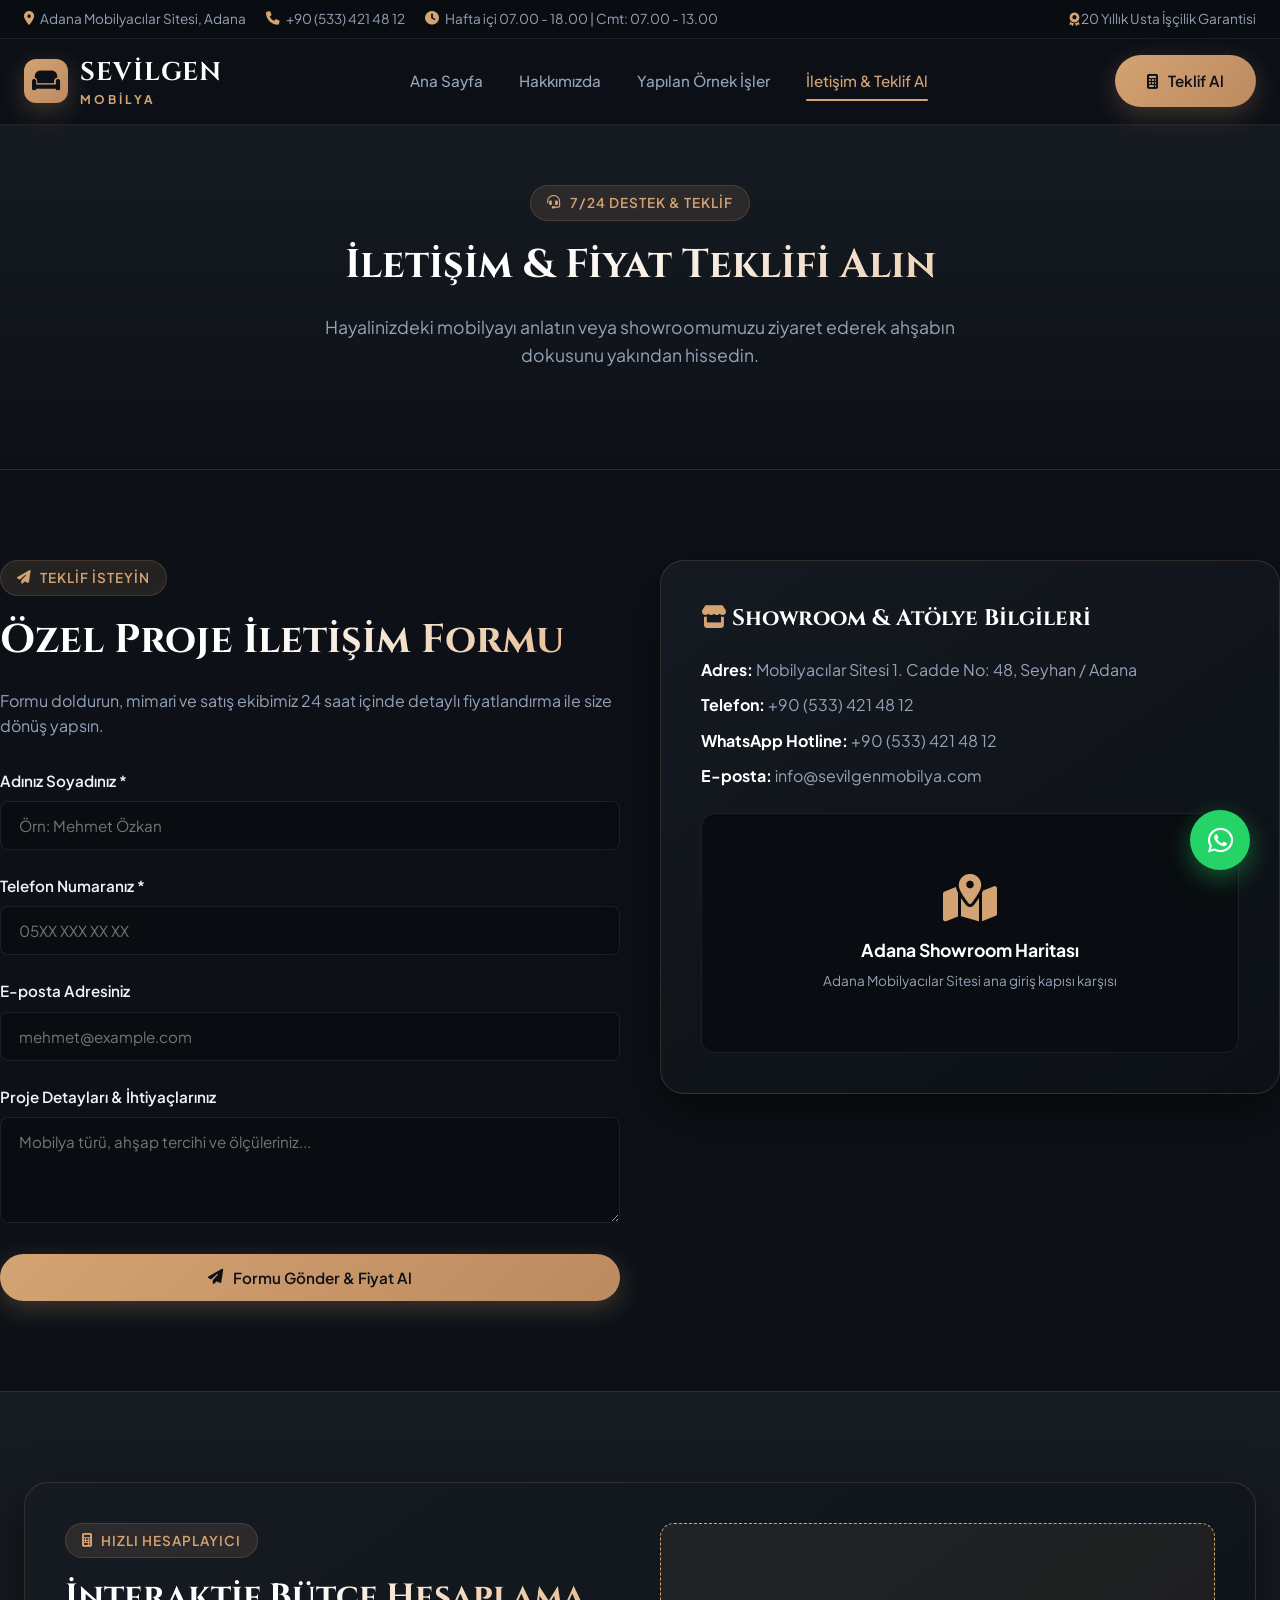
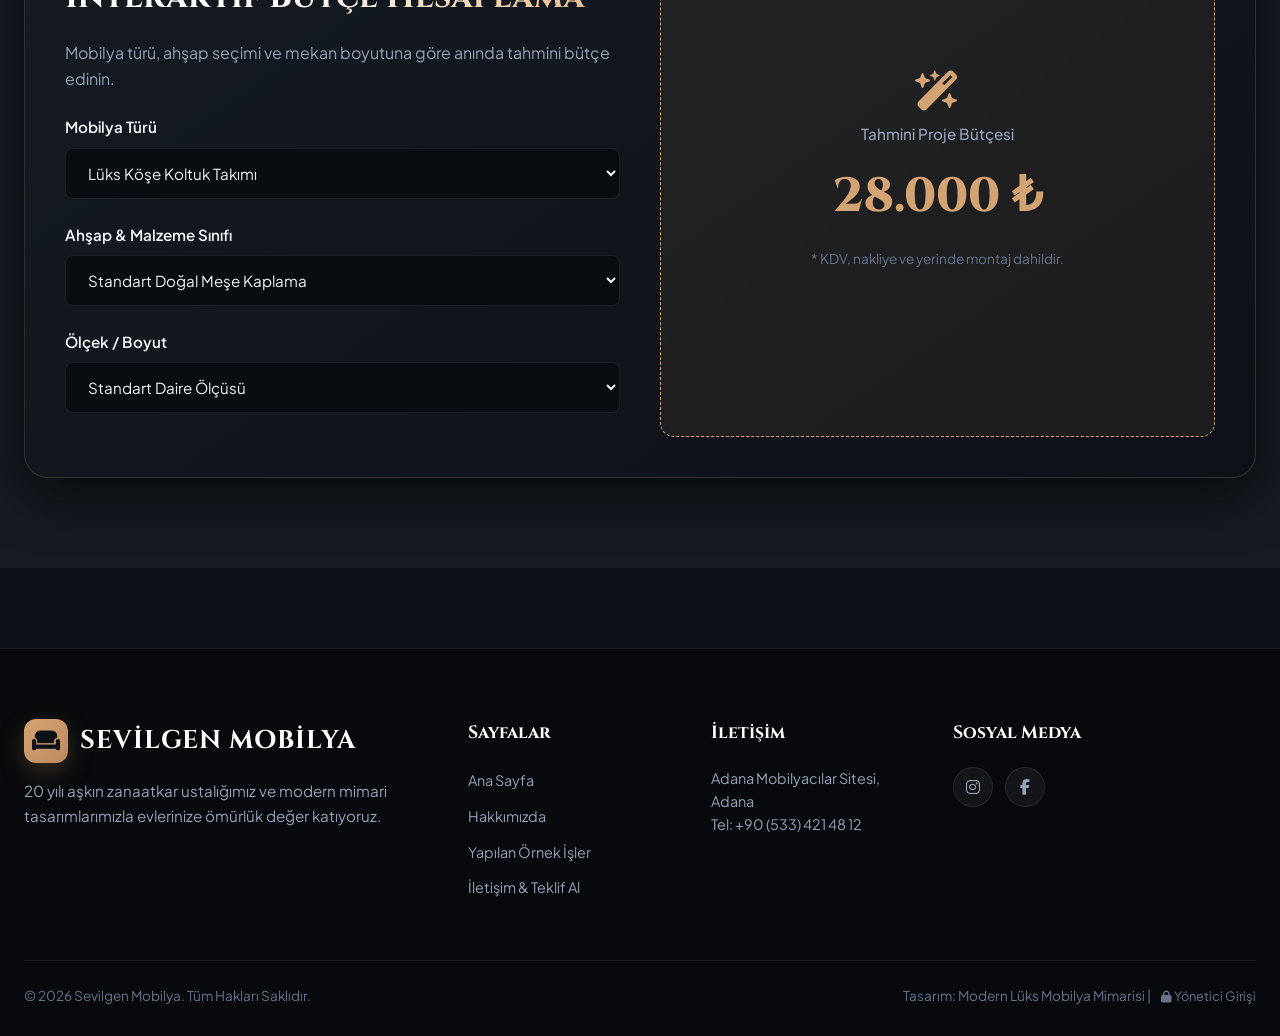
==== iletisim.html @ 153b75b5 "Add files via upload" ====
<!DOCTYPE html>
<html lang="tr">
<head>
  <meta charset="UTF-8">
  <meta name="viewport" content="width=device-width, initial-scale=1.0">
  <title>İletişim & Fiyat Teklifi | Sevilgen Mobilya</title>
  <meta name="description" content="Sevilgen Mobilya iletişim bilgileri, showroom konumu, WhatsApp hattı ve anlık mobilya bütçe teklif hesaplayıcısı.">
  <link rel="stylesheet" href="./style.css">
</head>
<body>

  <!-- Top Informational Bar -->
  <div class="top-bar">
    <div class="container">
      <div class="top-bar-info">
        <span><i class="fa-solid fa-location-dot"></i> Adana Mobilyacılar Sitesi, Adana</span>
        <span><i class="fa-solid fa-phone"></i> +90 (533) 421 48 12</span>
        <span><i class="fa-solid fa-clock"></i> Hafta içi 07.00 - 18.00 | Cmt: 07.00 - 13.00</span>
      </div>
      <div class="top-bar-social">
        <span><i class="fa-solid fa-award text-gold"></i> 20 Yıllık Usta İşçilik Garantisi</span>
      </div>
    </div>
  </div>

  <!-- Header -->
  <header class="navbar">
    <div class="container">
      <a href="index.html" class="logo">
        <div class="logo-icon"><i class="fa-solid fa-couch"></i></div>
        <div>
          <span>SEVİLGEN</span>
          <span style="display:block; font-size: 0.75rem; font-family: var(--font-body); color: var(--accent-gold); letter-spacing: 3px; margin-top:-4px;">MOBİLYA</span>
        </div>
      </a>

      <nav class="nav-links">
        <a href="index.html" class="nav-link">Ana Sayfa</a>
        <a href="hakkimizda.html" class="nav-link">Hakkımızda</a>
        <a href="ornek-isler.html" class="nav-link">Yapılan Örnek İşler</a>
        <a href="iletisim.html" class="nav-link active">İletişim & Teklif Al</a>
      </nav>

      <div class="nav-actions">
        <a href="iletisim.html" class="btn btn-primary">
          <i class="fa-solid fa-calculator"></i> Teklif Al
        </a>
        <button class="mobile-toggle" aria-label="Mobil Menü"><i class="fa-solid fa-bars"></i></button>
      </div>
    </div>
  </header>

  <!-- Banner Header -->
  <section style="background: linear-gradient(180deg, #161b22 0%, #0d1117 100%); padding: 60px 0; border-bottom: 1px solid var(--border-light); text-align: center;">
    <div class="container">
      <span class="badge"><i class="fa-solid fa-headset"></i> 7/24 Destek & Teklif</span>
      <h1 class="section-title">İletişim & Fiyat Teklifi Alın</h1>
      <p class="section-subtitle" style="margin-left: auto; margin-right: auto;">Hayalinizdeki mobilyayı anlatın veya showroomumuzu ziyaret ederek ahşabın dokusunu yakından hissedin.</p>
    </div>
  </section>

  <!-- Form & Map Section -->
  <section class="section-padding container">
    <div class="calc-grid">
      <div>
        <span class="badge"><i class="fa-solid fa-paper-plane"></i> Teklif İsteyin</span>
        <h2 class="section-title">Özel Proje İletişim Formu</h2>
        <p style="color:var(--text-muted); margin-bottom: 30px;">Formu doldurun, mimari ve satış ekibimiz 24 saat içinde detaylı fiyatlandırma ile size dönüş yapsın.</p>

        <form action="https://formsubmit.co/kaansevilgen01@gmail.com" method="POST" class="ajax-contact-form">
          <input type="hidden" name="_subject" value="Sevilgen Mobilya - İletişim Sayfası Form Mesajı!">
          <input type="hidden" name="_captcha" value="false">
          <input type="hidden" name="_template" value="table">

          <div class="form-group">
            <label class="form-label" for="contactName">Adınız Soyadınız *</label>
            <input type="text" id="contactName" name="Ad_Soyad" class="form-control" placeholder="Örn: Mehmet Özkan" required>
          </div>
          <div class="form-group">
            <label class="form-label" for="contactPhone">Telefon Numaranız *</label>
            <input type="tel" id="contactPhone" name="Telefon" class="form-control" placeholder="05XX XXX XX XX" required>
          </div>
          <div class="form-group">
            <label class="form-label" for="contactEmail">E-posta Adresiniz</label>
            <input type="email" id="contactEmail" name="Eposta" class="form-control" placeholder="mehmet@example.com">
          </div>
          <div class="form-group">
            <label class="form-label" for="contactDetails">Proje Detayları & İhtiyaçlarınız</label>
            <textarea id="contactDetails" name="Proje_Detaylari" class="form-control" rows="4" placeholder="Mobilya türü, ahşap tercihi ve ölçüleriniz..."></textarea>
          </div>
          <button type="submit" class="btn btn-primary submit-btn" style="width: 100%;">
            <i class="fa-solid fa-paper-plane"></i> Formu Gönder & Fiyat Al
          </button>
        </form>
      </div>

      <div>
        <div class="calculator-card">
          <h3 class="footer-title" style="font-size: 1.4rem; margin-bottom: 20px;"><i class="fa-solid fa-store text-gold"></i> Showroom & Atölye Bilgileri</h3>
                    <div style="margin-bottom: 24px; color: var(--text-muted);">
              <p><strong style="color:#fff;">Adres:</strong> Mobilyacılar Sitesi 1. Cadde No: 48, Seyhan / Adana</p>
              <p style="margin-top:10px;"><strong style="color:#fff;">Telefon:</strong> +90 (533) 421 48 12</p>
              <p style="margin-top:10px;"><strong style="color:#fff;">WhatsApp Hotline:</strong> +90 (533) 421 48 12</p>
              <p style="margin-top:10px;"><strong style="color:#fff;">E-posta:</strong> info@sevilgenmobilya.com</p>
            </div>

            <div style="border-radius: var(--radius-md); overflow: hidden; border: 1px solid var(--border-light); height: 240px; background: #090c10; display: flex; align-items: center; justify-content: center; text-align: center; color: var(--text-muted); padding: 20px;">
              <div>
                <i class="fa-solid fa-map-location-dot text-gold" style="font-size: 3rem; margin-bottom: 14px;"></i>
                <p><strong style="color:#fff; font-size:1.1rem;">Adana Showroom Haritası</strong></p>
                <p style="font-size: 0.85rem; margin-top: 6px;">Adana Mobilyacılar Sitesi ana giriş kapısı karşısı</p>
            </div>
          </div>
        </div>
      </div>
    </div>
  </section>

  <!-- Interactive Calculator Section on Contact Page -->
  <section class="section-padding" style="background: var(--bg-card); border-top: 1px solid var(--border-light);">
    <div class="container">
      <div class="calculator-card">
        <div class="calc-grid">
          <div>
            <span class="badge"><i class="fa-solid fa-calculator"></i> Hızlı Hesaplayıcı</span>
            <h2 class="section-title" style="font-size: 2.1rem;">İnteraktif Bütçe Hesaplama</h2>
            <p style="color: var(--text-muted); margin-bottom: 24px;">Mobilya türü, ahşap seçimi ve mekan boyutuna göre anında tahmini bütçe edinin.</p>
            
            <form id="furnitureCalcForm">
              <div class="form-group">
                <label class="form-label" for="calcType">Mobilya Türü</label>
                <select id="calcType" class="form-select">
                  <option value="28000">Lüks Köşe Koltuk Takımı</option>
                  <option value="35000">Masif Ahşap Yemek Masası & Sandalye Seti</option>
                  <option value="42000">Komple Yatak Odası Takımı</option>
                  <option value="22000">Modern Akustik TV Ünitesi</option>
                  <option value="50000">Özel İmalat Ada Mutfak</option>
                </select>
              </div>

              <div class="form-group">
                <label class="form-label" for="calcMaterial">Ahşap & Malzeme Sınıfı</label>
                <select id="calcMaterial" class="form-select">
                  <option value="1">Standart Doğal Meşe Kaplama</option>
                  <option value="1.25">Masif Ceviz & İthal İtalyan Kumaş (+25%)</option>
                  <option value="1.4">Özel İşçilikli Oymalı Masif Ahşap (+40%)</option>
                </select>
              </div>

              <div class="form-group">
                <label class="form-label" for="calcSize">Ölçek / Boyut</label>
                <select id="calcSize" class="form-select">
                  <option value="1">Standart Daire Ölçüsü</option>
                  <option value="1.3">Geniş Salon / Dubleks Ölçü (+30%)</option>
                  <option value="1.6">Özel Villa / Malikane Ölçü (+60%)</option>
                </select>
              </div>
            </form>
          </div>

          <div class="estimate-result-box">
            <i class="fa-solid fa-wand-magic-sparkles text-gold" style="font-size: 2.5rem; margin-bottom: 12px;"></i>
            <span style="color: var(--text-muted); font-size: 0.95rem; font-weight: 500;">Tahmini Proje Bütçesi</span>
            <div id="estimateAmount" class="estimate-amount">28.000 ₺</div>
            <p style="color: var(--text-dim); font-size: 0.85rem; margin-bottom: 20px;">* KDV, nakliye ve yerinde montaj dahildir.</p>
          </div>
        </div>
      </div>
    </div>
  </section>

  <!-- WhatsApp Floating Action Button -->
  <a href="https://wa.me/905334214812?text=Merhaba,%20%C4%B0letisi%C5%9Fim%20sayfan%C4%B1zdan%20ula%C5%9F%C4%B1yorum." target="_blank" class="whatsapp-float" aria-label="WhatsApp İletişim">
    <i class="fa-brands fa-whatsapp"></i>
  </a>

  <!-- Footer -->
  <footer class="footer">
    <div class="container">
      <div class="footer-grid">
        <div class="footer-brand">
          <div class="logo">
            <div class="logo-icon"><i class="fa-solid fa-couch"></i></div>
            <span>SEVİLGEN MOBİLYA</span>
          </div>
          <p>20 yılı aşkın zanaatkar ustalığımız ve modern mimari tasarımlarımızla evlerinize ömürlük değer katıyoruz.</p>
        </div>
        <div>
          <h4 class="footer-title">Sayfalar</h4>
          <ul class="footer-links">
            <li><a href="index.html">Ana Sayfa</a></li>
            <li><a href="hakkimizda.html">Hakkımızda</a></li>
            <li><a href="ornek-isler.html">Yapılan Örnek İşler</a></li>
            <li><a href="iletisim.html">İletişim & Teklif Al</a></li>
          </ul>
        </div>
        <div>
          <h4 class="footer-title">İletişim</h4>
          <p style="color:var(--text-muted); font-size:0.9rem;">Adana Mobilyacılar Sitesi, Adana<br>Tel: +90 (533) 421 48 12</p>
        </div>
        <div>
          <h4 class="footer-title">Sosyal Medya</h4>
          <div class="social-links">
            <a href="#" class="social-icon"><i class="fa-brands fa-instagram"></i></a>
            <a href="#" class="social-icon"><i class="fa-brands fa-facebook-f"></i></a>
          </div>
        </div>
      </div>
      <div class="footer-bottom">
        <p>&copy; 2026 Sevilgen Mobilya. Tüm Hakları Saklıdır.</p>
        <p>Tasarım: Modern Lüks Mobilya Mimarisi | <a href="admin.html" style="color:var(--text-dim); text-decoration:none; font-size:0.8rem; margin-left:8px;" title="Yönetici Girişi"><i class="fa-solid fa-lock" style="font-size:0.75rem;"></i> Yönetici Girişi</a></p>
      </div>
    </div>
  </footer>

  <script src="./main.js"></script>
</body>
</html>
---- style.css ----
/* ==========================================================================
   SEVİLGEN MOBİLYA - LÜKS & MODERN WEB SİTESİ CSS TASARIM SİSTEMİ
   ========================================================================== */

@import url('https://fonts.googleapis.com/css2?family=Cinzel:wght@500;600;700;800&family=Plus+Jakarta+Sans:wght@300;400;500;600;700;800&display=swap');
@import url('https://cdnjs.cloudflare.com/ajax/libs/font-awesome/6.5.1/css/all.min.css');

:root {
  /* Renk Paleti - Derin Lüks Füme & Sıcak Ahşap Bronz */
  --bg-dark: #0d1117;
  --bg-card: #161b22;
  --bg-card-hover: #1f2631;
  --bg-glass: rgba(22, 27, 34, 0.75);
  --border-color: rgba(212, 163, 115, 0.18);
  --border-light: rgba(255, 255, 255, 0.08);

  --accent-gold: #d4a373;
  --accent-gold-bright: #e2b17f;
  --accent-bronze: #bc8a5f;
  --accent-glow: rgba(212, 163, 115, 0.35);

  --text-main: #f0f3f6;
  --text-muted: #94a3b8;
  --text-dim: #64748b;

  --shadow-sm: 0 4px 12px rgba(0, 0, 0, 0.3);
  --shadow-md: 0 10px 30px rgba(0, 0, 0, 0.45);
  --shadow-lg: 0 20px 50px rgba(0, 0, 0, 0.6);
  --shadow-gold: 0 8px 25px rgba(212, 163, 115, 0.25);

  --font-heading: 'Cinzel', serif;
  --font-body: 'Plus Jakarta Sans', sans-serif;

  --radius-sm: 8px;
  --radius-md: 14px;
  --radius-lg: 24px;
  --radius-full: 9999px;

  --transition-fast: 0.25s cubic-bezier(0.4, 0, 0.2, 1);
  --transition-normal: 0.4s cubic-bezier(0.4, 0, 0.2, 1);
}

/* Reset & Base */
*, *::before, *::after {
  box-sizing: border-box;
  margin: 0;
  padding: 0;
}

html {
  scroll-behavior: smooth;
  font-size: 16px;
}

body {
  font-family: var(--font-body);
  background-color: var(--bg-dark);
  color: var(--text-main);
  line-height: 1.6;
  overflow-x: hidden;
}

a {
  color: inherit;
  text-decoration: none;
  transition: var(--transition-fast);
}

img {
  max-width: 100%;
  height: auto;
  display: block;
}

ul {
  list-style: none;
}

button {
  cursor: pointer;
  border: none;
  background: none;
  font-family: inherit;
  color: inherit;
}

/* Container */
.container {
  width: 100%;
  max-width: 1280px;
  margin: 0 auto;
  padding: 0 24px;
}

/* Utility Classes */
.text-gold { color: var(--accent-gold); }
.font-heading { font-family: var(--font-heading); }
.badge {
  display: inline-flex;
  align-items: center;
  gap: 8px;
  padding: 6px 16px;
  border-radius: var(--radius-full);
  background: rgba(212, 163, 115, 0.12);
  border: 1px solid var(--border-color);
  color: var(--accent-gold);
  font-size: 0.85rem;
  font-weight: 600;
  letter-spacing: 1px;
  text-transform: uppercase;
}

.section-title {
  font-family: var(--font-heading);
  font-size: 2.5rem;
  font-weight: 700;
  margin-top: 12px;
  margin-bottom: 16px;
  background: linear-gradient(135deg, #ffffff 40%, var(--accent-gold-bright) 100%);
  -webkit-background-clip: text;
  background-clip: text;
  -webkit-text-fill-color: transparent;
}

.section-subtitle {
  color: var(--text-muted);
  font-size: 1.1rem;
  max-width: 650px;
  margin-bottom: 40px;
}

.section-padding {
  padding: 90px 0;
}

/* Buttons */
.btn {
  display: inline-flex;
  align-items: center;
  justify-content: center;
  gap: 10px;
  padding: 14px 32px;
  border-radius: var(--radius-full);
  font-weight: 600;
  font-size: 0.95rem;
  transition: var(--transition-normal);
  position: relative;
  overflow: hidden;
  z-index: 1;
}

.btn-primary {
  background: linear-gradient(135deg, var(--accent-gold) 0%, var(--accent-bronze) 100%);
  color: #0d1117;
  box-shadow: var(--shadow-gold);
}

.btn-primary:hover {
  transform: translateY(-3px);
  box-shadow: 0 12px 30px rgba(212, 163, 115, 0.4);
  background: linear-gradient(135deg, var(--accent-gold-bright) 0%, var(--accent-gold) 100%);
}

.btn-outline {
  border: 1px solid var(--border-color);
  background: var(--bg-glass);
  backdrop-filter: blur(10px);
  color: var(--text-main);
}

.btn-outline:hover {
  border-color: var(--accent-gold);
  color: var(--accent-gold);
  background: rgba(212, 163, 115, 0.1);
  transform: translateY(-3px);
}

/* Top Notification Bar */
.top-bar {
  background: #090c10;
  border-bottom: 1px solid var(--border-light);
  padding: 8px 0;
  font-size: 0.85rem;
  color: var(--text-muted);
}

.top-bar .container {
  display: flex;
  justify-content: space-between;
  align-items: center;
}

.top-bar-info {
  display: flex;
  gap: 20px;
}

.top-bar-info span {
  display: flex;
  align-items: center;
  gap: 6px;
}

.top-bar-info i {
  color: var(--accent-gold);
}

/* Sticky Navbar */
.navbar {
  position: sticky;
  top: 0;
  left: 0;
  width: 100%;
  z-index: 1000;
  background: rgba(13, 17, 23, 0.88);
  backdrop-filter: blur(16px);
  border-bottom: 1px solid var(--border-light);
  transition: var(--transition-fast);
}

.navbar .container {
  display: flex;
  align-items: center;
  justify-content: space-between;
  height: 85px;
}

.logo {
  display: flex;
  align-items: center;
  gap: 12px;
  font-family: var(--font-heading);
  font-size: 1.6rem;
  font-weight: 700;
  color: #fff;
  letter-spacing: 1px;
}

.logo-icon {
  width: 44px;
  height: 44px;
  border-radius: 12px;
  background: linear-gradient(135deg, var(--accent-gold), var(--accent-bronze));
  display: flex;
  align-items: center;
  justify-content: center;
  color: #0d1117;
  font-size: 1.4rem;
  box-shadow: var(--shadow-gold);
}

.nav-links {
  display: flex;
  align-items: center;
  gap: 36px;
}

.nav-link {
  font-weight: 500;
  font-size: 0.95rem;
  color: var(--text-muted);
  position: relative;
  padding: 8px 0;
}

.nav-link:hover,
.nav-link.active {
  color: var(--accent-gold);
}

.nav-link::after {
  content: '';
  position: absolute;
  bottom: 0;
  left: 0;
  width: 0;
  height: 2px;
  background: var(--accent-gold);
  transition: var(--transition-fast);
  border-radius: 2px;
}

.nav-link:hover::after,
.nav-link.active::after {
  width: 100%;
}

.nav-actions {
  display: flex;
  align-items: center;
  gap: 16px;
}

.mobile-toggle {
  display: none;
  font-size: 1.5rem;
  color: var(--text-main);
  padding: 8px;
}

/* Hero Banner Slider */
.hero-slider-section {
  position: relative;
  width: 100%;
  height: calc(100vh - 120px);
  min-height: 600px;
  max-height: 800px;
  overflow: hidden;
  background: #000;
}

.slider-wrapper {
  position: relative;
  width: 100%;
  height: 100%;
}

.slide {
  position: absolute;
  inset: 0;
  opacity: 0;
  visibility: hidden;
  transition: opacity 0.8s ease-in-out, visibility 0.8s ease-in-out;
  display: flex;
  align-items: center;
}

.slide.active {
  opacity: 1;
  visibility: visible;
}

.slide-bg {
  position: absolute;
  inset: 0;
  width: 100%;
  height: 100%;
  object-fit: cover;
  transform: scale(1.05);
  transition: transform 6s ease;
  filter: brightness(0.65) contrast(1.1);
}

.slide.active .slide-bg {
  transform: scale(1);
}

.slide-overlay {
  position: absolute;
  inset: 0;
  background: linear-gradient(
    90deg,
    rgba(13, 17, 23, 0.92) 0%,
    rgba(13, 17, 23, 0.65) 50%,
    rgba(13, 17, 23, 0.2) 100%
  );
}

.slide-content {
  position: relative;
  z-index: 10;
  max-width: 700px;
  transform: translateY(30px);
  transition: transform 0.8s ease, opacity 0.8s ease;
  opacity: 0;
}

.slide.active .slide-content {
  transform: translateY(0);
  opacity: 1;
}

.slide-title {
  font-family: var(--font-heading);
  font-size: 3.5rem;
  font-weight: 700;
  line-height: 1.15;
  margin: 16px 0;
  color: #fff;
  text-shadow: 0 4px 20px rgba(0, 0, 0, 0.5);
}

.slide-desc {
  font-size: 1.15rem;
  color: var(--text-muted);
  margin-bottom: 32px;
  line-height: 1.7;
}

.slide-buttons {
  display: flex;
  gap: 16px;
  flex-wrap: wrap;
}

/* Slider Controls */
.slider-arrow {
  position: absolute;
  top: 50%;
  transform: translateY(-50%);
  z-index: 20;
  width: 52px;
  height: 52px;
  border-radius: 50%;
  background: rgba(22, 27, 34, 0.7);
  border: 1px solid var(--border-color);
  color: var(--text-main);
  display: flex;
  align-items: center;
  justify-content: center;
  font-size: 1.2rem;
  backdrop-filter: blur(10px);
  transition: var(--transition-fast);
}

.slider-arrow:hover {
  background: var(--accent-gold);
  color: #0d1117;
  box-shadow: var(--shadow-gold);
}

.slider-arrow.prev { left: 24px; }
.slider-arrow.next { right: 24px; }

.slider-dots {
  position: absolute;
  bottom: 30px;
  left: 50%;
  transform: translateX(-50%);
  z-index: 20;
  display: flex;
  gap: 12px;
}

.dot {
  width: 14px;
  height: 14px;
  border-radius: 50%;
  background: rgba(255, 255, 255, 0.3);
  border: 1px solid transparent;
  transition: var(--transition-fast);
  cursor: pointer;
}

.dot.active {
  background: var(--accent-gold);
  width: 38px;
  border-radius: 10px;
  box-shadow: var(--shadow-gold);
}

/* Feature Highlights Grid */
.features-grid {
  display: grid;
  grid-template-columns: repeat(auto-fit, minmax(280px, 1fr));
  gap: 24px;
  margin-top: -60px;
  position: relative;
  z-index: 30;
}

.feature-card {
  background: var(--bg-glass);
  backdrop-filter: blur(16px);
  border: 1px solid var(--border-color);
  border-radius: var(--radius-md);
  padding: 32px;
  transition: var(--transition-normal);
  box-shadow: var(--shadow-md);
}

.feature-card:hover {
  transform: translateY(-8px);
  border-color: var(--accent-gold);
  background: var(--bg-card-hover);
  box-shadow: var(--shadow-lg);
}

.feature-icon {
  width: 60px;
  height: 60px;
  border-radius: var(--radius-sm);
  background: rgba(212, 163, 115, 0.15);
  color: var(--accent-gold);
  display: flex;
  align-items: center;
  justify-content: center;
  font-size: 1.6rem;
  margin-bottom: 20px;
}

.feature-title {
  font-family: var(--font-heading);
  font-size: 1.3rem;
  margin-bottom: 10px;
}

.feature-desc {
  color: var(--text-muted);
  font-size: 0.95rem;
}

/* Öne Çıkan Koleksiyonlar */
.collections-grid {
  display: grid;
  grid-template-columns: repeat(auto-fit, minmax(340px, 1fr));
  gap: 30px;
}

.collection-card {
  position: relative;
  border-radius: var(--radius-lg);
  overflow: hidden;
  height: 420px;
  border: 1px solid var(--border-light);
  box-shadow: var(--shadow-md);
}

.collection-img {
  width: 100%;
  height: 100%;
  object-fit: cover;
  transition: transform 0.7s cubic-bezier(0.25, 1, 0.5, 1);
}

.collection-card:hover .collection-img {
  transform: scale(1.08);
}

.collection-overlay {
  position: absolute;
  inset: 0;
  background: linear-gradient(to top, rgba(13, 17, 23, 0.95) 0%, rgba(13, 17, 23, 0.3) 60%, transparent 100%);
  display: flex;
  flex-direction: column;
  justify-content: flex-end;
  padding: 32px;
  transition: var(--transition-normal);
}

.collection-tag {
  color: var(--accent-gold);
  font-size: 0.85rem;
  font-weight: 600;
  text-transform: uppercase;
  letter-spacing: 1px;
  margin-bottom: 8px;
}

.collection-title {
  font-family: var(--font-heading);
  font-size: 1.6rem;
  font-weight: 700;
  margin-bottom: 12px;
}

.collection-desc {
  color: var(--text-muted);
  font-size: 0.95rem;
  margin-bottom: 20px;
}

/* Hakkımızda Bölümü */
.about-section-grid {
  display: grid;
  grid-template-columns: 1fr 1fr;
  gap: 50px;
  align-items: center;
}

.about-img-container {
  position: relative;
  border-radius: var(--radius-lg);
  overflow: hidden;
  border: 1px solid var(--border-color);
  box-shadow: var(--shadow-lg);
}

.about-experience-badge {
  position: absolute;
  bottom: 24px;
  right: 24px;
  background: var(--bg-card);
  border: 1px solid var(--accent-gold);
  border-radius: var(--radius-md);
  padding: 20px 28px;
  text-align: center;
  box-shadow: var(--shadow-gold);
  backdrop-filter: blur(10px);
}

.exp-number {
  font-family: var(--font-heading);
  font-size: 2.8rem;
  font-weight: 800;
  color: var(--accent-gold);
  line-height: 1;
}

.exp-text {
  font-size: 0.85rem;
  color: var(--text-muted);
  text-transform: uppercase;
  letter-spacing: 1px;
  margin-top: 4px;
}

.about-stats {
  display: grid;
  grid-template-columns: repeat(3, 1fr);
  gap: 20px;
  margin: 30px 0;
  padding-top: 20px;
  border-top: 1px solid var(--border-light);
}

.stat-item h4 {
  font-family: var(--font-heading);
  font-size: 1.8rem;
  color: var(--accent-gold);
}

.stat-item p {
  font-size: 0.85rem;
  color: var(--text-muted);
}

/* Portfolio Gallery (Yapılan Örnek İşler) */
.portfolio-filters {
  display: flex;
  justify-content: center;
  gap: 12px;
  flex-wrap: wrap;
  margin-bottom: 40px;
}

.filter-btn {
  padding: 10px 24px;
  border-radius: var(--radius-full);
  border: 1px solid var(--border-light);
  background: var(--bg-card);
  color: var(--text-muted);
  font-weight: 500;
  font-size: 0.9rem;
  transition: var(--transition-fast);
}

.filter-btn:hover,
.filter-btn.active {
  background: var(--accent-gold);
  color: #0d1117;
  border-color: var(--accent-gold);
  box-shadow: var(--shadow-gold);
  font-weight: 600;
}

.portfolio-grid {
  display: grid;
  grid-template-columns: repeat(auto-fill, minmax(360px, 1fr));
  gap: 30px;
}

.portfolio-card {
  background: var(--bg-card);
  border-radius: var(--radius-md);
  overflow: hidden;
  border: 1px solid var(--border-light);
  transition: var(--transition-normal);
  cursor: pointer;
}

.portfolio-card:hover {
  transform: translateY(-6px);
  border-color: var(--accent-gold);
  box-shadow: var(--shadow-lg);
}

.portfolio-thumb {
  position: relative;
  height: 260px;
  overflow: hidden;
}

.portfolio-thumb img {
  width: 100%;
  height: 100%;
  object-fit: cover;
  transition: transform 0.6s ease;
}

.portfolio-card:hover .portfolio-thumb img {
  transform: scale(1.06);
}

.portfolio-body {
  padding: 24px;
}

.portfolio-category {
  font-size: 0.8rem;
  color: var(--accent-gold);
  text-transform: uppercase;
  font-weight: 600;
  letter-spacing: 1px;
  margin-bottom: 6px;
}

.portfolio-title {
  font-family: var(--font-heading);
  font-size: 1.3rem;
  font-weight: 600;
  margin-bottom: 10px;
}

.portfolio-footer {
  display: flex;
  align-items: center;
  justify-content: space-between;
  margin-top: 16px;
  padding-top: 16px;
  border-top: 1px solid var(--border-light);
  font-size: 0.85rem;
  color: var(--text-muted);
}

/* Calculator Widget (Fiyat Teklifi) */
.calculator-card {
  background: linear-gradient(145deg, rgba(22, 27, 34, 0.9), rgba(13, 17, 23, 0.95));
  border: 1px solid var(--border-color);
  border-radius: var(--radius-lg);
  padding: 40px;
  box-shadow: var(--shadow-lg);
}

.calc-grid {
  display: grid;
  grid-template-columns: 1fr 1fr;
  gap: 40px;
}

.form-group {
  margin-bottom: 24px;
}

.form-label {
  display: block;
  font-weight: 600;
  margin-bottom: 8px;
  font-size: 0.95rem;
  color: var(--text-main);
}

.form-control, .form-select {
  width: 100%;
  padding: 14px 18px;
  border-radius: var(--radius-sm);
  background: #090c10;
  border: 1px solid var(--border-light);
  color: var(--text-main);
  font-family: inherit;
  font-size: 0.95rem;
  transition: var(--transition-fast);
}

.form-control:focus, .form-select:focus {
  outline: none;
  border-color: var(--accent-gold);
  box-shadow: 0 0 0 3px rgba(212, 163, 115, 0.2);
}

.estimate-result-box {
  background: rgba(212, 163, 115, 0.08);
  border: 1px dashed var(--accent-gold);
  border-radius: var(--radius-md);
  padding: 30px;
  text-align: center;
  display: flex;
  flex-direction: column;
  justify-content: center;
  align-items: center;
}

.estimate-amount {
  font-family: var(--font-heading);
  font-size: 3rem;
  font-weight: 800;
  color: var(--accent-gold);
  margin: 12px 0;
}

/* Modal Lightbox */
.modal-overlay {
  position: fixed;
  inset: 0;
  background: rgba(0, 0, 0, 0.85);
  backdrop-filter: blur(8px);
  z-index: 2000;
  display: flex;
  align-items: center;
  justify-content: center;
  opacity: 0;
  visibility: hidden;
  transition: var(--transition-fast);
  padding: 20px;
}

.modal-overlay.active {
  opacity: 1;
  visibility: visible;
}

.modal-content {
  background: var(--bg-card);
  border: 1px solid var(--border-color);
  border-radius: var(--radius-lg);
  max-width: 900px;
  width: 100%;
  max-height: 90vh;
  overflow-y: auto;
  position: relative;
  transform: scale(0.9);
  transition: var(--transition-fast);
}

.modal-overlay.active .modal-content {
  transform: scale(1);
}

.modal-close {
  position: absolute;
  top: 20px;
  right: 20px;
  width: 40px;
  height: 40px;
  border-radius: 50%;
  background: rgba(255, 255, 255, 0.1);
  color: var(--text-main);
  display: flex;
  align-items: center;
  justify-content: center;
  font-size: 1.2rem;
  z-index: 10;
}

.modal-close:hover {
  background: var(--accent-gold);
  color: #0d1117;
}

.modal-grid {
  display: grid;
  grid-template-columns: 1fr 1fr;
}

.modal-img-wrap img {
  width: 100%;
  height: 100%;
  object-fit: cover;
}

.modal-info {
  padding: 36px;
}

/* Page Section Tab Views */
.page-view {
  display: none;
  animation: fadeIn 0.4s ease-in-out forwards;
}

.page-view.active {
  display: block;
}

@keyframes fadeIn {
  from { opacity: 0; transform: translateY(10px); }
  to { opacity: 1; transform: translateY(0); }
}

/* Footer */
.footer {
  background: #07090c;
  border-top: 1px solid var(--border-light);
  padding: 70px 0 30px;
  margin-top: 80px;
}

.footer-grid {
  display: grid;
  grid-template-columns: 2fr 1fr 1fr 1.5fr;
  gap: 40px;
  margin-bottom: 50px;
}

.footer-brand p {
  color: var(--text-muted);
  margin: 16px 0;
  font-size: 0.95rem;
}

.social-links {
  display: flex;
  gap: 12px;
}

.social-icon {
  width: 40px;
  height: 40px;
  border-radius: 50%;
  background: rgba(255, 255, 255, 0.05);
  border: 1px solid var(--border-light);
  display: flex;
  align-items: center;
  justify-content: center;
  color: var(--text-muted);
  transition: var(--transition-fast);
}

.social-icon:hover {
  background: var(--accent-gold);
  color: #0d1117;
  border-color: var(--accent-gold);
}

.footer-title {
  font-family: var(--font-heading);
  font-size: 1.1rem;
  margin-bottom: 20px;
  color: #fff;
}

.footer-links li {
  margin-bottom: 10px;
}

.footer-links a {
  color: var(--text-muted);
  font-size: 0.9rem;
}

.footer-links a:hover {
  color: var(--accent-gold);
  padding-left: 4px;
}

.footer-bottom {
  border-top: 1px solid var(--border-light);
  padding-top: 24px;
  display: flex;
  justify-content: space-between;
  align-items: center;
  color: var(--text-dim);
  font-size: 0.85rem;
}

/* WhatsApp Floating Button */
.whatsapp-float {
  position: fixed;
  bottom: 30px;
  right: 30px;
  width: 60px;
  height: 60px;
  border-radius: 50%;
  background: #25d366;
  color: #fff;
  display: flex;
  align-items: center;
  justify-content: center;
  font-size: 1.8rem;
  box-shadow: 0 8px 25px rgba(37, 211, 102, 0.4);
  z-index: 999;
  transition: var(--transition-normal);
}

.whatsapp-float:hover {
  transform: scale(1.1);
  box-shadow: 0 12px 35px rgba(37, 211, 102, 0.6);
}

/* Media Queries */
@media (max-width: 992px) {
  .hero-slider-section { height: 550px; }
  .slide-title { font-size: 2.6rem; }
  .about-section-grid, .calc-grid, .modal-grid { grid-template-columns: 1fr; }
  .footer-grid { grid-template-columns: 1fr 1fr; }
}

@media (max-width: 768px) {
  .nav-links {
    position: fixed;
    top: 85px;
    left: -100%;
    width: 100%;
    height: calc(100vh - 85px);
    background: var(--bg-dark);
    flex-direction: column;
    padding: 40px;
    transition: var(--transition-normal);
  }

  .nav-links.active {
    left: 0;
  }

  .mobile-toggle { display: block; }
  .section-title { font-size: 2rem; }
  .footer-grid { grid-template-columns: 1fr; }
}

/* Toast Notification for Form Submit */
.toast-notification {
  position: fixed;
  top: 30px;
  right: 30px;
  background: #161b22;
  border: 1px solid var(--accent-gold);
  border-radius: var(--radius-md);
  padding: 18px 24px;
  box-shadow: 0 12px 35px rgba(212, 163, 115, 0.3);
  color: #f0f3f6;
  z-index: 9999;
  display: flex;
  align-items: center;
  gap: 14px;
  max-width: 450px;
  animation: slideInRight 0.4s cubic-bezier(0.4, 0, 0.2, 1) forwards;
}

.toast-notification i {
  font-size: 1.6rem;
  color: var(--accent-gold);
}

@keyframes slideInRight {
  from { opacity: 0; transform: translateX(100px); }
  to { opacity: 1; transform: translateX(0); }
}
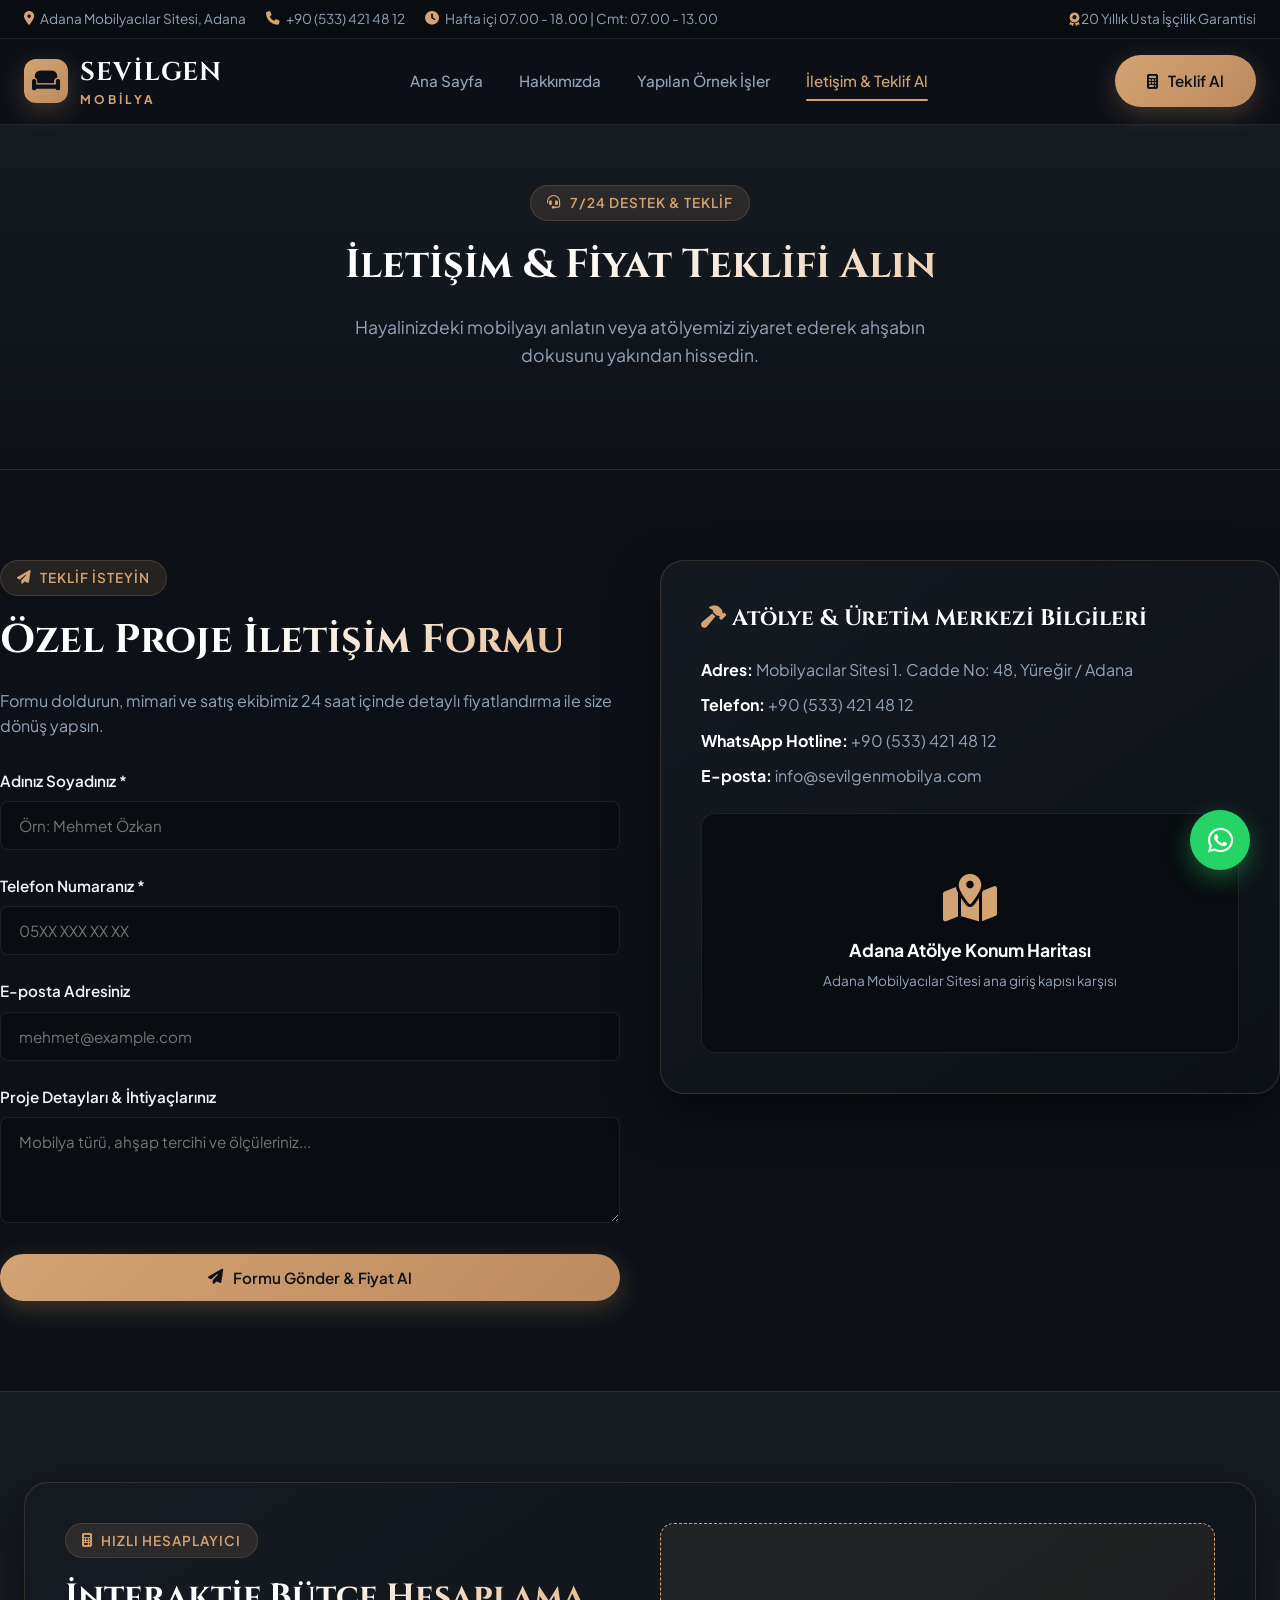
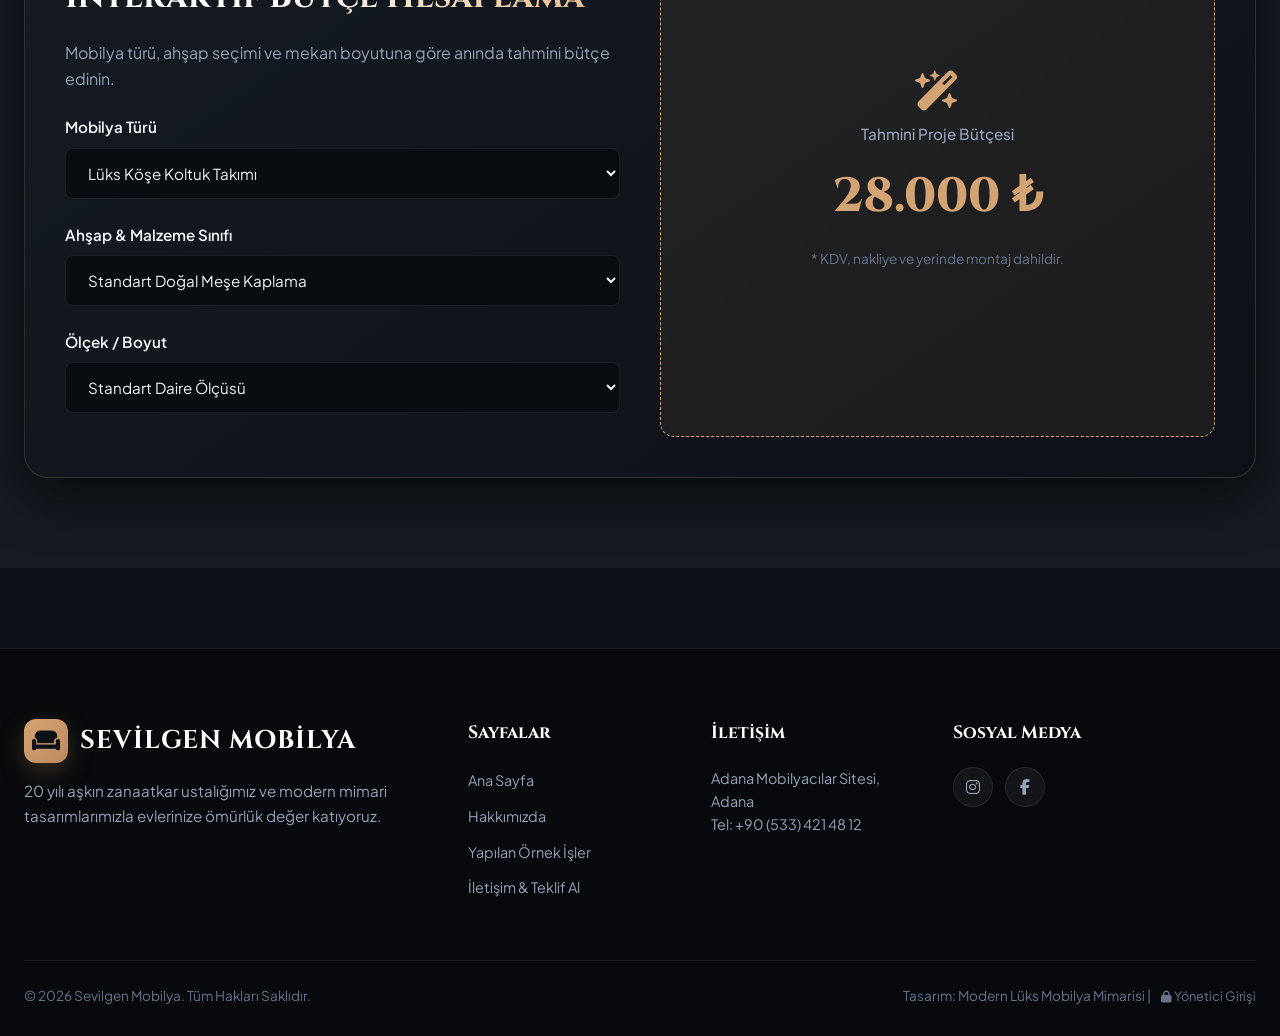
==== commit 97d14bc5: "Add files via upload" ====
--- a/iletisim.html
+++ b/iletisim.html
@@ -4,7 +4,7 @@
   <meta charset="UTF-8">
   <meta name="viewport" content="width=device-width, initial-scale=1.0">
   <title>İletişim & Fiyat Teklifi | Sevilgen Mobilya</title>
-  <meta name="description" content="Sevilgen Mobilya iletişim bilgileri, showroom konumu, WhatsApp hattı ve anlık mobilya bütçe teklif hesaplayıcısı.">
+  <meta name="description" content="Sevilgen Mobilya iletişim bilgileri, Adana Mobilyacılar Sitesi'ndeki atölye konumu, WhatsApp hattı ve anlık mobilya bütçe teklif hesaplayıcısı.">
   <link rel="stylesheet" href="./style.css">
 </head>
 <body>
@@ -55,7 +55,7 @@
     <div class="container">
       <span class="badge"><i class="fa-solid fa-headset"></i> 7/24 Destek & Teklif</span>
       <h1 class="section-title">İletişim & Fiyat Teklifi Alın</h1>
-      <p class="section-subtitle" style="margin-left: auto; margin-right: auto;">Hayalinizdeki mobilyayı anlatın veya showroomumuzu ziyaret ederek ahşabın dokusunu yakından hissedin.</p>
+      <p class="section-subtitle" style="margin-left: auto; margin-right: auto;">Hayalinizdeki mobilyayı anlatın veya atölyemizi ziyaret ederek ahşabın dokusunu yakından hissedin.</p>
     </div>
   </section>
 
@@ -96,9 +96,9 @@
 
       <div>
         <div class="calculator-card">
-          <h3 class="footer-title" style="font-size: 1.4rem; margin-bottom: 20px;"><i class="fa-solid fa-store text-gold"></i> Showroom & Atölye Bilgileri</h3>
+          <h3 class="footer-title" style="font-size: 1.4rem; margin-bottom: 20px;"><i class="fa-solid fa-hammer text-gold"></i> Atölye & Üretim Merkezi Bilgileri</h3>
                     <div style="margin-bottom: 24px; color: var(--text-muted);">
-              <p><strong style="color:#fff;">Adres:</strong> Mobilyacılar Sitesi 1. Cadde No: 48, Seyhan / Adana</p>
+              <p><strong style="color:#fff;">Adres:</strong> Mobilyacılar Sitesi 1. Cadde No: 48, Yüreğir / Adana</p>
               <p style="margin-top:10px;"><strong style="color:#fff;">Telefon:</strong> +90 (533) 421 48 12</p>
               <p style="margin-top:10px;"><strong style="color:#fff;">WhatsApp Hotline:</strong> +90 (533) 421 48 12</p>
               <p style="margin-top:10px;"><strong style="color:#fff;">E-posta:</strong> info@sevilgenmobilya.com</p>
@@ -107,7 +107,7 @@
             <div style="border-radius: var(--radius-md); overflow: hidden; border: 1px solid var(--border-light); height: 240px; background: #090c10; display: flex; align-items: center; justify-content: center; text-align: center; color: var(--text-muted); padding: 20px;">
               <div>
                 <i class="fa-solid fa-map-location-dot text-gold" style="font-size: 3rem; margin-bottom: 14px;"></i>
-                <p><strong style="color:#fff; font-size:1.1rem;">Adana Showroom Haritası</strong></p>
+                <p><strong style="color:#fff; font-size:1.1rem;">Adana Atölye Konum Haritası</strong></p>
                 <p style="font-size: 0.85rem; margin-top: 6px;">Adana Mobilyacılar Sitesi ana giriş kapısı karşısı</p>
             </div>
           </div>
